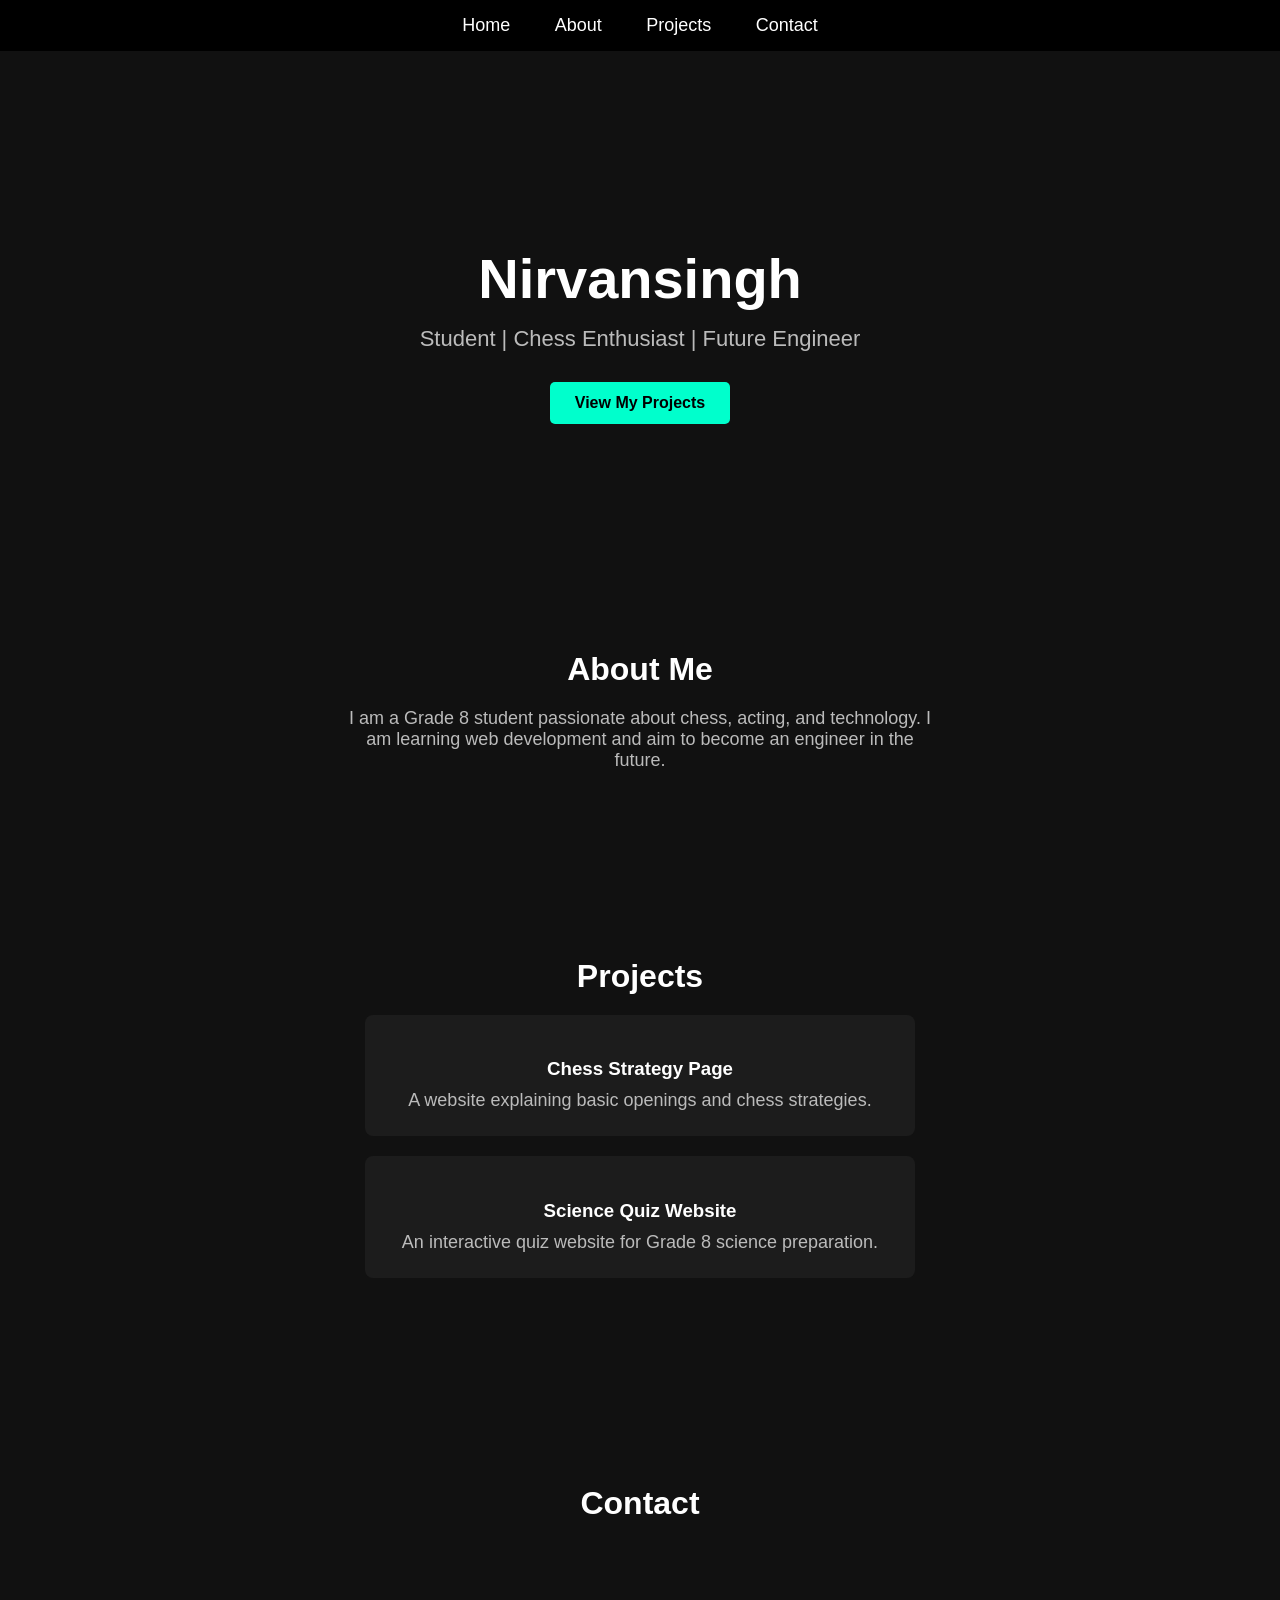
==== index.html @ f9fd449d "Update contact section in index.html Removed email address from the contact section." ====
<!DOCTYPE html>
<html lang="en">
<head>
    <meta charset="UTF-8">
    <meta name="viewport" content="width=device-width, initial-scale=1.0">
    <title>Nirvaan's Portfolio</title>
    <link rel="stylesheet" href="style.css">
</head>
    
<body>

    <nav>
        <a href="#home">Home</a>
        <a href="#about">About</a>
        <a href="#projects">Projects</a>
        <a href="#contact">Contact</a>
    </nav>

    <!-- Hero Section -->
    <section id="home">
        <h1 class="hero-title">Nirvansingh</h1>
        <p class="hero-subtitle">Student | Chess Enthusiast | Future Engineer</p>
        <a href="#projects" class="btn">View My Projects</a>
    </section>

    <!-- About Section -->
    <section id="about">
        <h2>About Me</h2>
        <p>
            I am a Grade 8 student passionate about chess, acting, and technology.
            I am learning web development and aim to become an engineer in the future.
        </p>
    </section>

    <!-- Projects Section -->
    <section id="projects">
        <h2>Projects</h2>

        <div class="project-card">
            <h3>Chess Strategy Page</h3>
            <p>A website explaining basic openings and chess strategies.</p>
        </div>

        <div class="project-card">
            <h3>Science Quiz Website</h3>
            <p>An interactive quiz website for Grade 8 science preparation.</p>
        </div>
    </section>

    <!-- Contact Section -->
    <section id="contact">
        <h2>Contact</h2>
    </section>

</body>
</html>
---- style.css ----
html {
    scroll-behavior: smooth;
}

body {
    background-color: #111;
    color: white;
    font-family: Arial, sans-serif;
    text-align: center;
    margin: 0;
    padding-top: 80px;
}

/* Navbar */
nav {
    position: fixed;
    top: 0;
    width: 100%;
    background: #000;
    padding: 15px 0;
}

nav a {
    color: white;
    text-decoration: none;
    margin: 0 20px;
    font-size: 18px;
}

nav a:hover {
    color: #00ffcc;
}

/* Hero Section */
#home {
    padding: 120px 20px;
}

.hero-title {
    font-size: 56px;
    margin-bottom: 15px;
}

.hero-subtitle {
    font-size: 22px;
    margin-bottom: 30px;
    color: #bbb;
}

.btn {
    display: inline-block;
    padding: 12px 25px;
    background: #00ffcc;
    color: black;
    text-decoration: none;
    border-radius: 5px;
    font-weight: bold;
    transition: 0.3s;
}

.btn:hover {
    background: white;
}

/* Sections */
section {
    padding: 80px 20px;
    opacity: 0;
    transform: translateY(30px);
    animation: fadeIn 1s forwards;
}

h2 {
    font-size: 32px;
    margin-bottom: 20px;
}

section p {
    max-width: 600px;
    margin: 0 auto;
    font-size: 18px;
    color: #bbb;
}

/* Project Cards */
.project-card {
    background: #1c1c1c;
    margin: 20px auto;
    padding: 25px;
    max-width: 500px;
    border-radius: 8px;
    transition: 0.3s;
}

.project-card:hover {
    transform: scale(1.05);
    background: #222;
}

.project-card h3 {
    margin-bottom: 10px;
}

/* Fade-in Animation */
@keyframes fadeIn {
    to {
        opacity: 1;
        transform: translateY(0);
    }
}
/* Contact Email Styling */
#contact a {
    color: #00ffcc;
    text-decoration: none;
    font-weight: bold;
}
@media (max-width: 768px) {

    nav a {
        display: block;
        margin: 10px 0;
        font-size: 16px;
    }

    .hero-title {
        font-size: 36px;
    }

    .hero-subtitle {
        font-size: 18px;
    }

    section {
        padding: 60px 15px;
    }

    .project-card {
        width: 90%;
    }
}

#contact a:hover {
    text-decoration: underline;
}
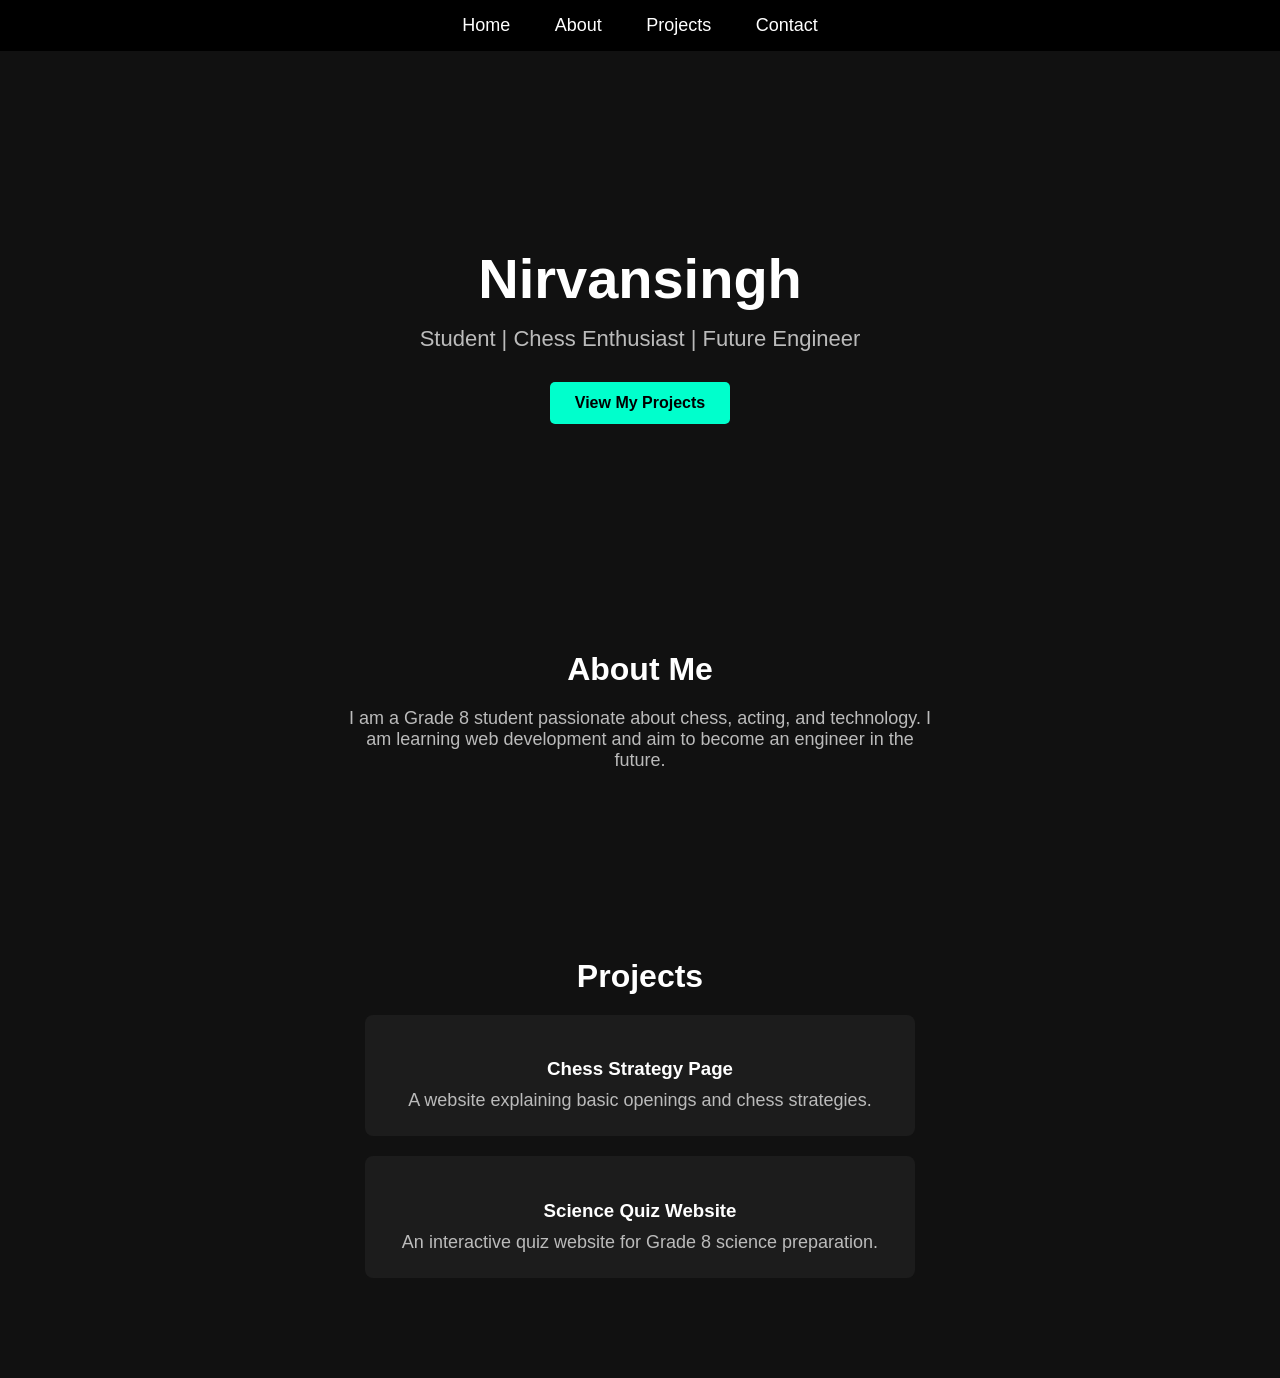
==== commit 494fd2d5: "Fix HTML formatting and remove extra lines" ====
--- a/index.html
+++ b/index.html
@@ -46,15 +46,10 @@
             <p>An interactive quiz website for Grade 8 science preparation.</p>
         </div>
     </section>
-
-    <!-- Contact Section -->
-    <section id="contact">
-        <h2>Contact</h2>
-    </section>
-
 </body>
 </html>
 
 
 
 
+
--- a/style.css
+++ b/style.css
@@ -108,11 +108,6 @@
         transform: translateY(0);
     }
 }
-/* Contact Email Styling */
-#contact a {
-    color: #00ffcc;
-    text-decoration: none;
-    font-weight: bold;
 }
 @media (max-width: 768px) {
 
@@ -139,7 +134,6 @@
     }
 }
 
-#contact a:hover {
-    text-decoration: underline;
-}
 
+
+
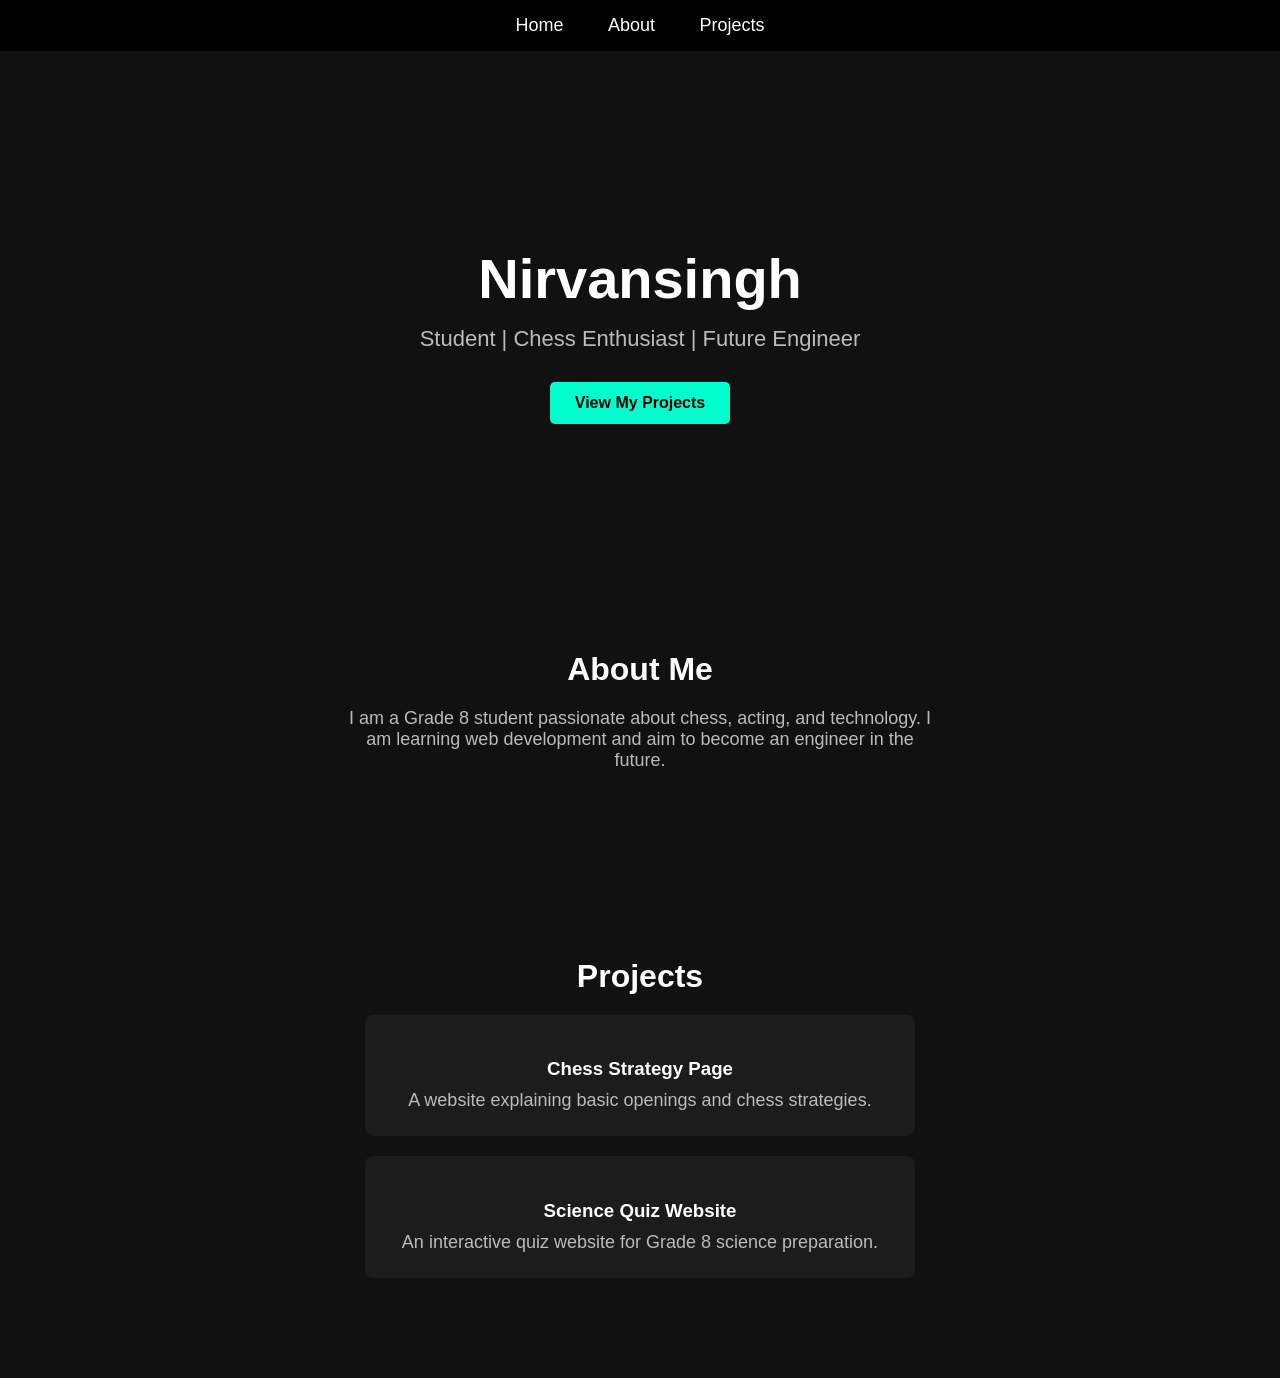
==== commit 35791cab: "Update index.html" ====
--- a/index.html
+++ b/index.html
@@ -13,7 +13,6 @@
         <a href="#home">Home</a>
         <a href="#about">About</a>
         <a href="#projects">Projects</a>
-        <a href="#contact">Contact</a>
     </nav>
 
     <!-- Hero Section -->
@@ -53,3 +52,4 @@
 
 
 
+
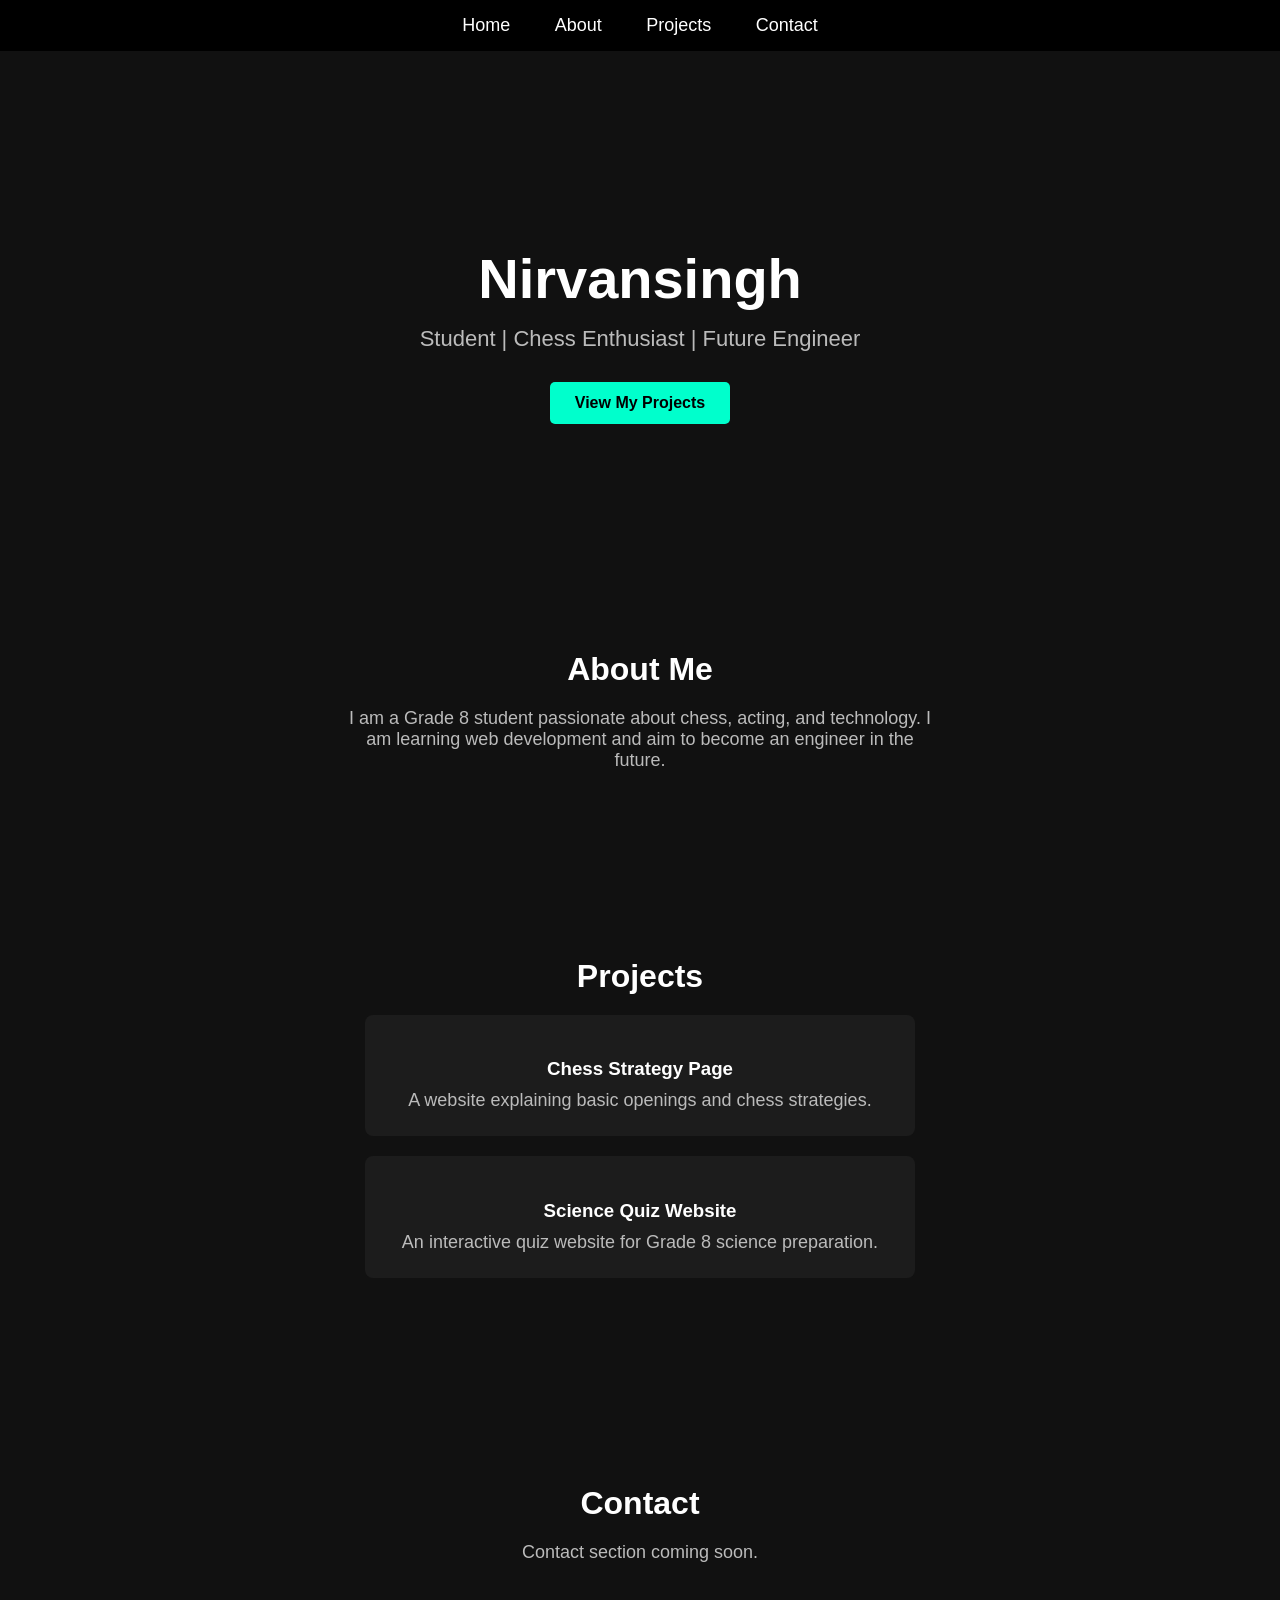
==== commit 5aef1ecf: "Enhance index.html with contact section and navbar Added a contact section and updated navbar." ====
--- a/index.html
+++ b/index.html
@@ -3,26 +3,27 @@
 <head>
     <meta charset="UTF-8">
     <meta name="viewport" content="width=device-width, initial-scale=1.0">
-    <title>Nirvaan's Portfolio</title>
+    <title>Nirvansingh Portfolio</title>
     <link rel="stylesheet" href="style.css">
 </head>
-    
 <body>
 
+    <!-- NAVBAR -->
     <nav>
         <a href="#home">Home</a>
         <a href="#about">About</a>
         <a href="#projects">Projects</a>
+        <a href="#contact">Contact</a>
     </nav>
 
-    <!-- Hero Section -->
+    <!-- HERO SECTION -->
     <section id="home">
         <h1 class="hero-title">Nirvansingh</h1>
         <p class="hero-subtitle">Student | Chess Enthusiast | Future Engineer</p>
         <a href="#projects" class="btn">View My Projects</a>
     </section>
 
-    <!-- About Section -->
+    <!-- ABOUT SECTION -->
     <section id="about">
         <h2>About Me</h2>
         <p>
@@ -31,7 +32,7 @@
         </p>
     </section>
 
-    <!-- Projects Section -->
+    <!-- PROJECTS SECTION -->
     <section id="projects">
         <h2>Projects</h2>
 
@@ -45,11 +46,12 @@
             <p>An interactive quiz website for Grade 8 science preparation.</p>
         </div>
     </section>
+
+    <!-- CONTACT SECTION -->
+    <section id="contact">
+        <h2>Contact</h2>
+        <p>Contact section coming soon.</p>
+    </section>
+
 </body>
 </html>
-
-
-
-
-
-
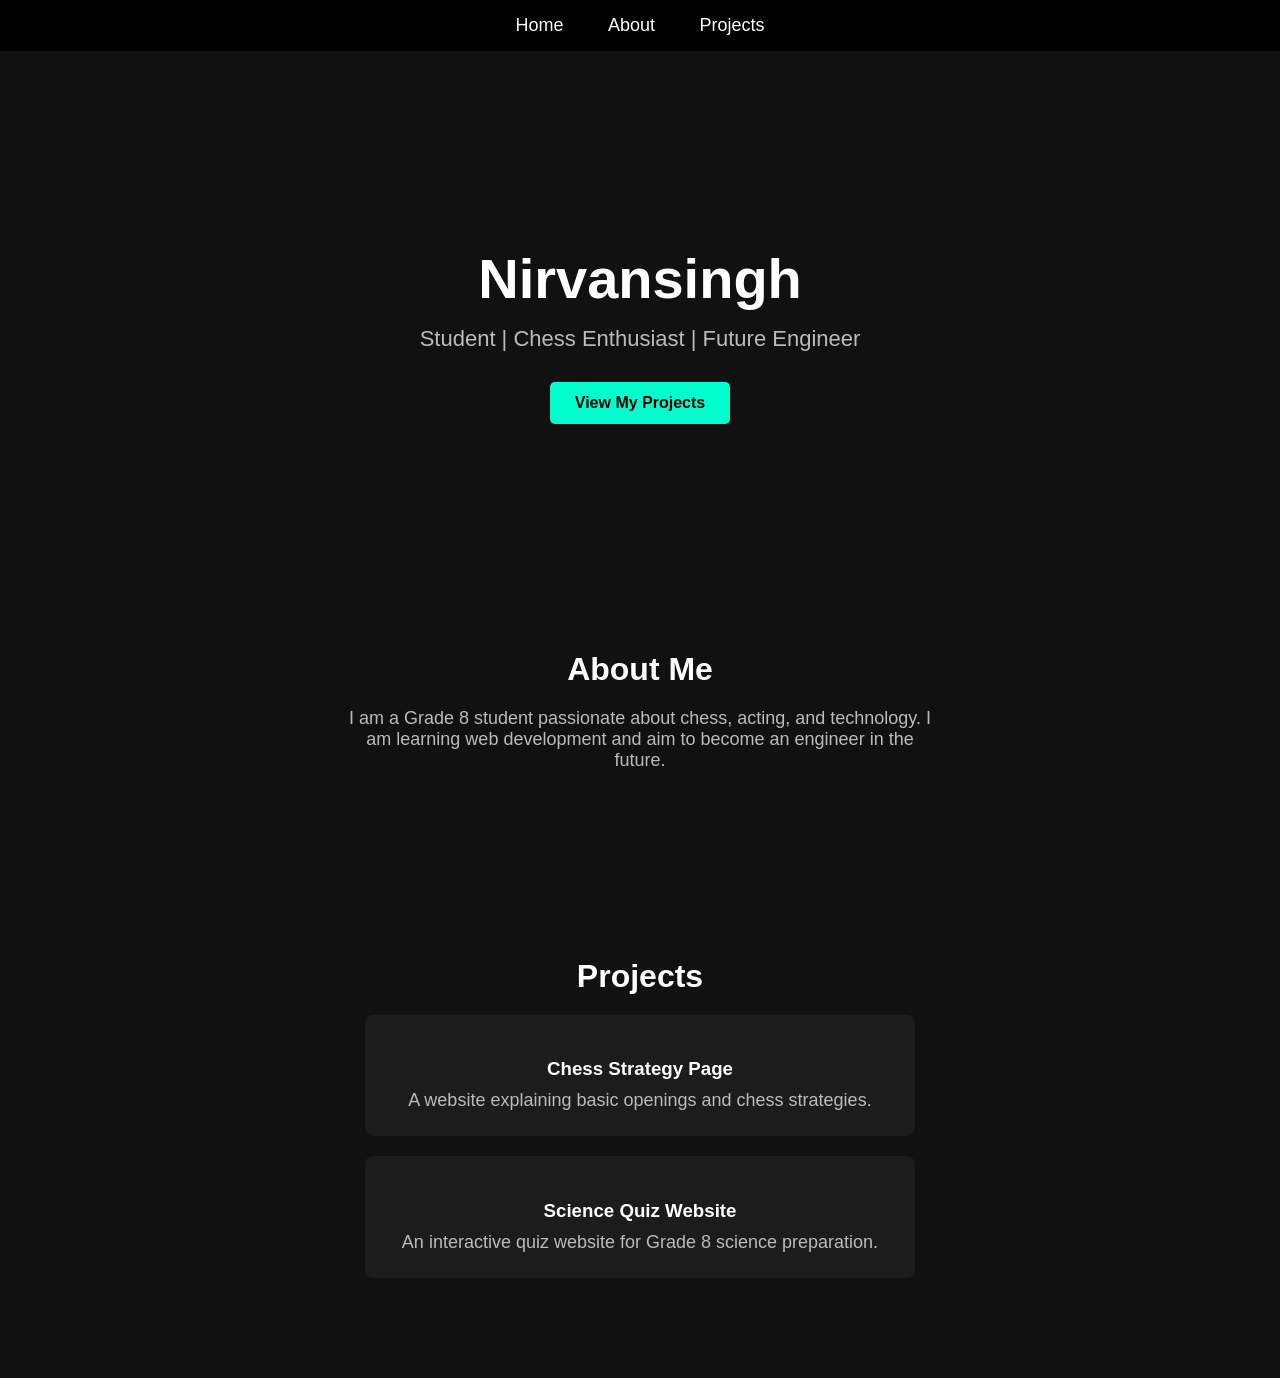
==== commit 760a938e: "Fix HTML formatting and structure" ====
--- a/index.html
+++ b/index.html
@@ -13,7 +13,6 @@
         <a href="#home">Home</a>
         <a href="#about">About</a>
         <a href="#projects">Projects</a>
-        <a href="#contact">Contact</a>
     </nav>
 
     <!-- HERO SECTION -->
@@ -47,11 +46,6 @@
         </div>
     </section>
 
-    <!-- CONTACT SECTION -->
-    <section id="contact">
-        <h2>Contact</h2>
-        <p>Contact section coming soon.</p>
-    </section>
-
 </body>
 </html>
+
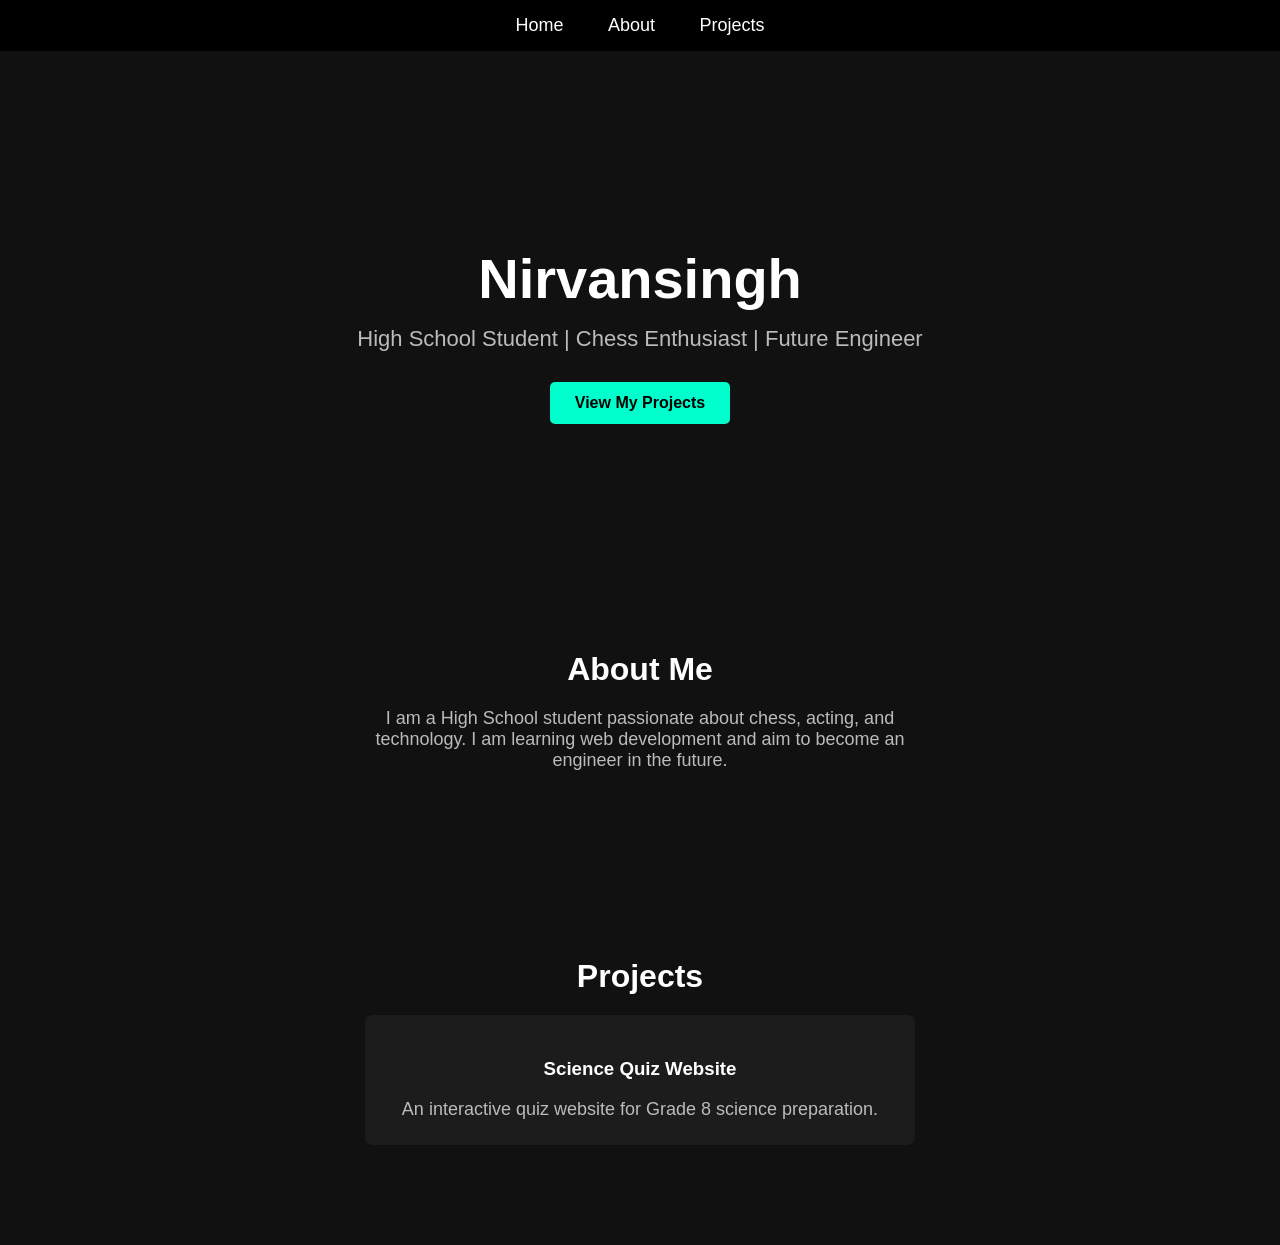
==== commit 38ff2eed: "Revise portfolio content and student grade level Updated the portfolio content and corrected the stu" ====
--- a/index.html
+++ b/index.html
@@ -18,7 +18,7 @@
     <!-- HERO SECTION -->
     <section id="home">
         <h1 class="hero-title">Nirvansingh</h1>
-        <p class="hero-subtitle">Student | Chess Enthusiast | Future Engineer</p>
+        <p class="hero-subtitle"> High School Student | Chess Enthusiast | Future Engineer</p>
         <a href="#projects" class="btn">View My Projects</a>
     </section>
 
@@ -26,7 +26,7 @@
     <section id="about">
         <h2>About Me</h2>
         <p>
-            I am a Grade 8 student passionate about chess, acting, and technology.
+            I am a High School student passionate about chess, acting, and technology.
             I am learning web development and aim to become an engineer in the future.
         </p>
     </section>
@@ -35,10 +35,6 @@
     <section id="projects">
         <h2>Projects</h2>
 
-        <div class="project-card">
-            <h3>Chess Strategy Page</h3>
-            <p>A website explaining basic openings and chess strategies.</p>
-        </div>
 
         <div class="project-card">
             <h3>Science Quiz Website</h3>
@@ -49,3 +45,4 @@
 </body>
 </html>
 
+
--- a/style.css
+++ b/style.css
@@ -18,6 +18,7 @@
     width: 100%;
     background: #000;
     padding: 15px 0;
+    z-index: 1000;
 }
 
 nav a {
@@ -65,9 +66,7 @@
 /* Sections */
 section {
     padding: 80px 20px;
-    opacity: 0;
-    transform: translateY(30px);
-    animation: fadeIn 1s forwards;
+    scroll-margin-top: 100px;
 }
 
 h2 {
@@ -97,18 +96,10 @@
     background: #222;
 }
 
-.project-card h3 {
-    margin-bottom: 10px;
-}
+/* ===================== */
+/* Mobile Responsiveness */
+/* ===================== */
 
-/* Fade-in Animation */
-@keyframes fadeIn {
-    to {
-        opacity: 1;
-        transform: translateY(0);
-    }
-}
-}
 @media (max-width: 768px) {
 
     nav a {
@@ -133,7 +124,3 @@
         width: 90%;
     }
 }
-
-
-
-
